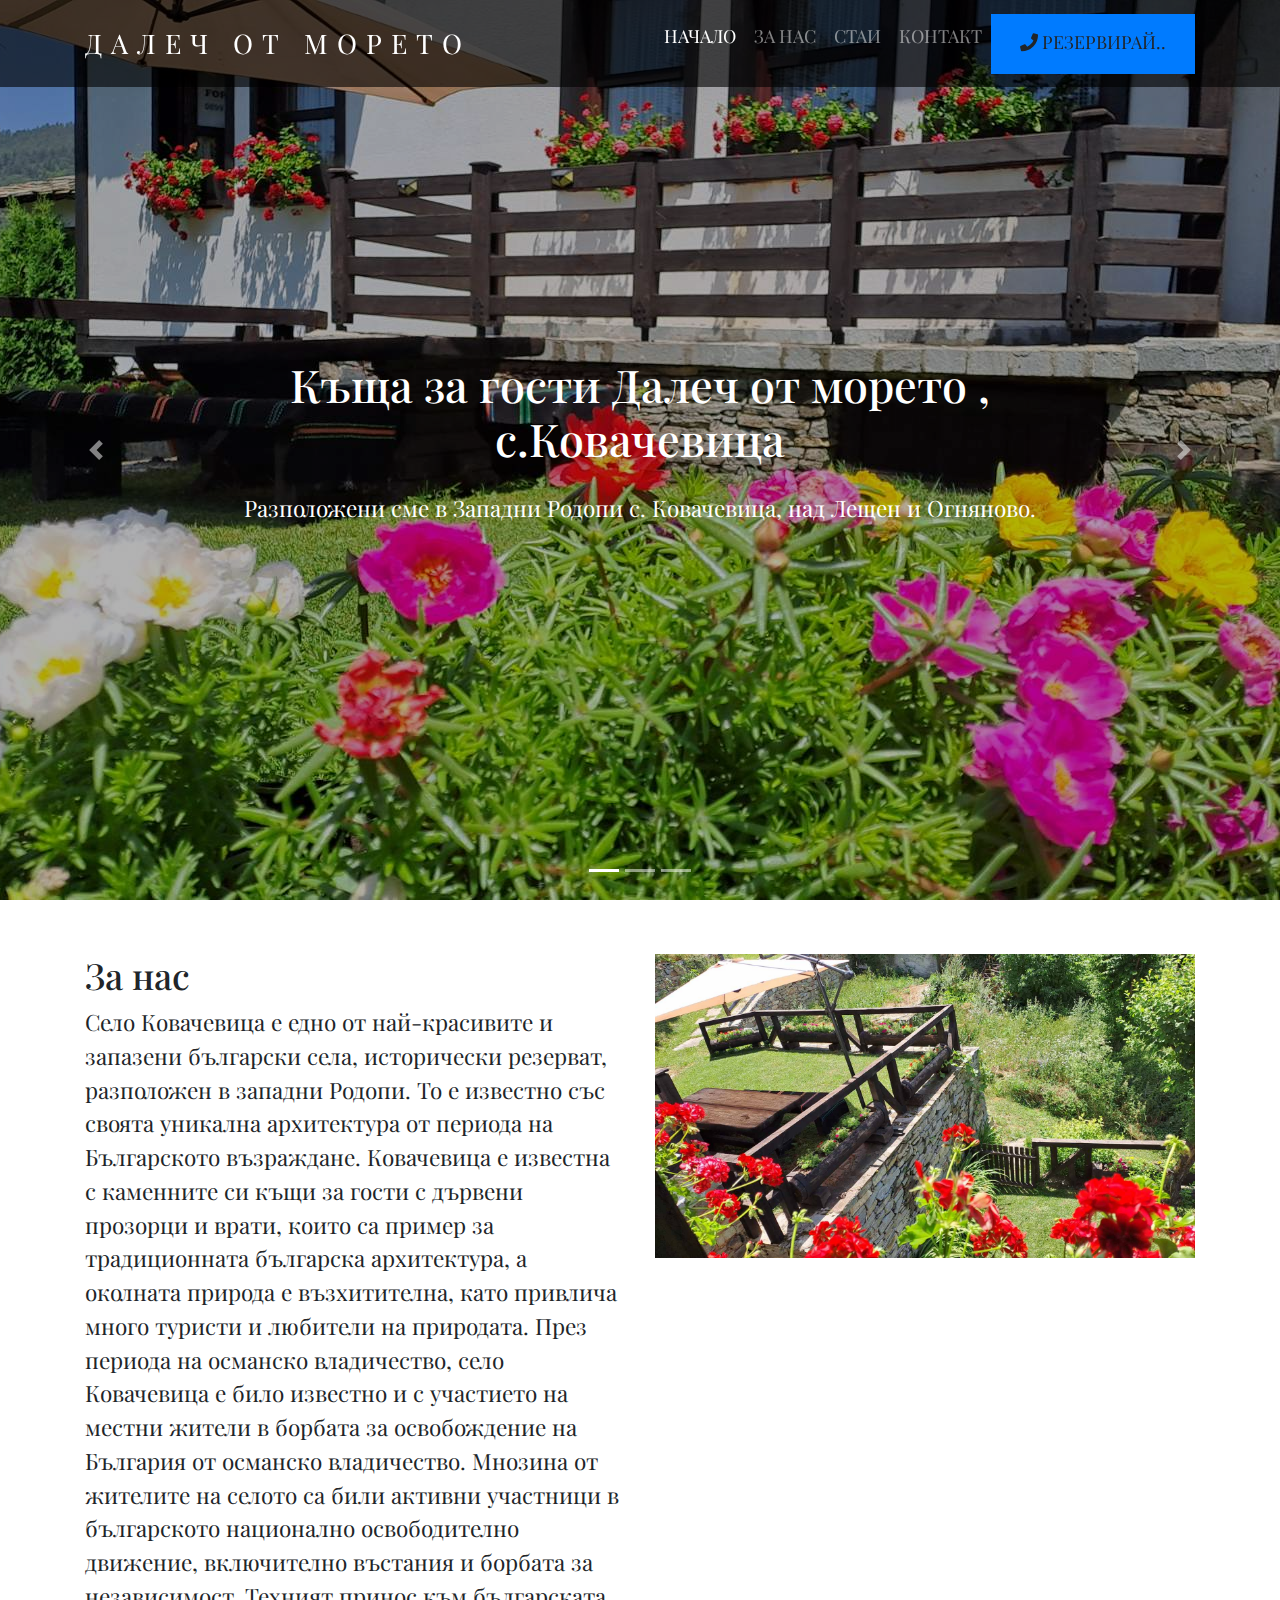
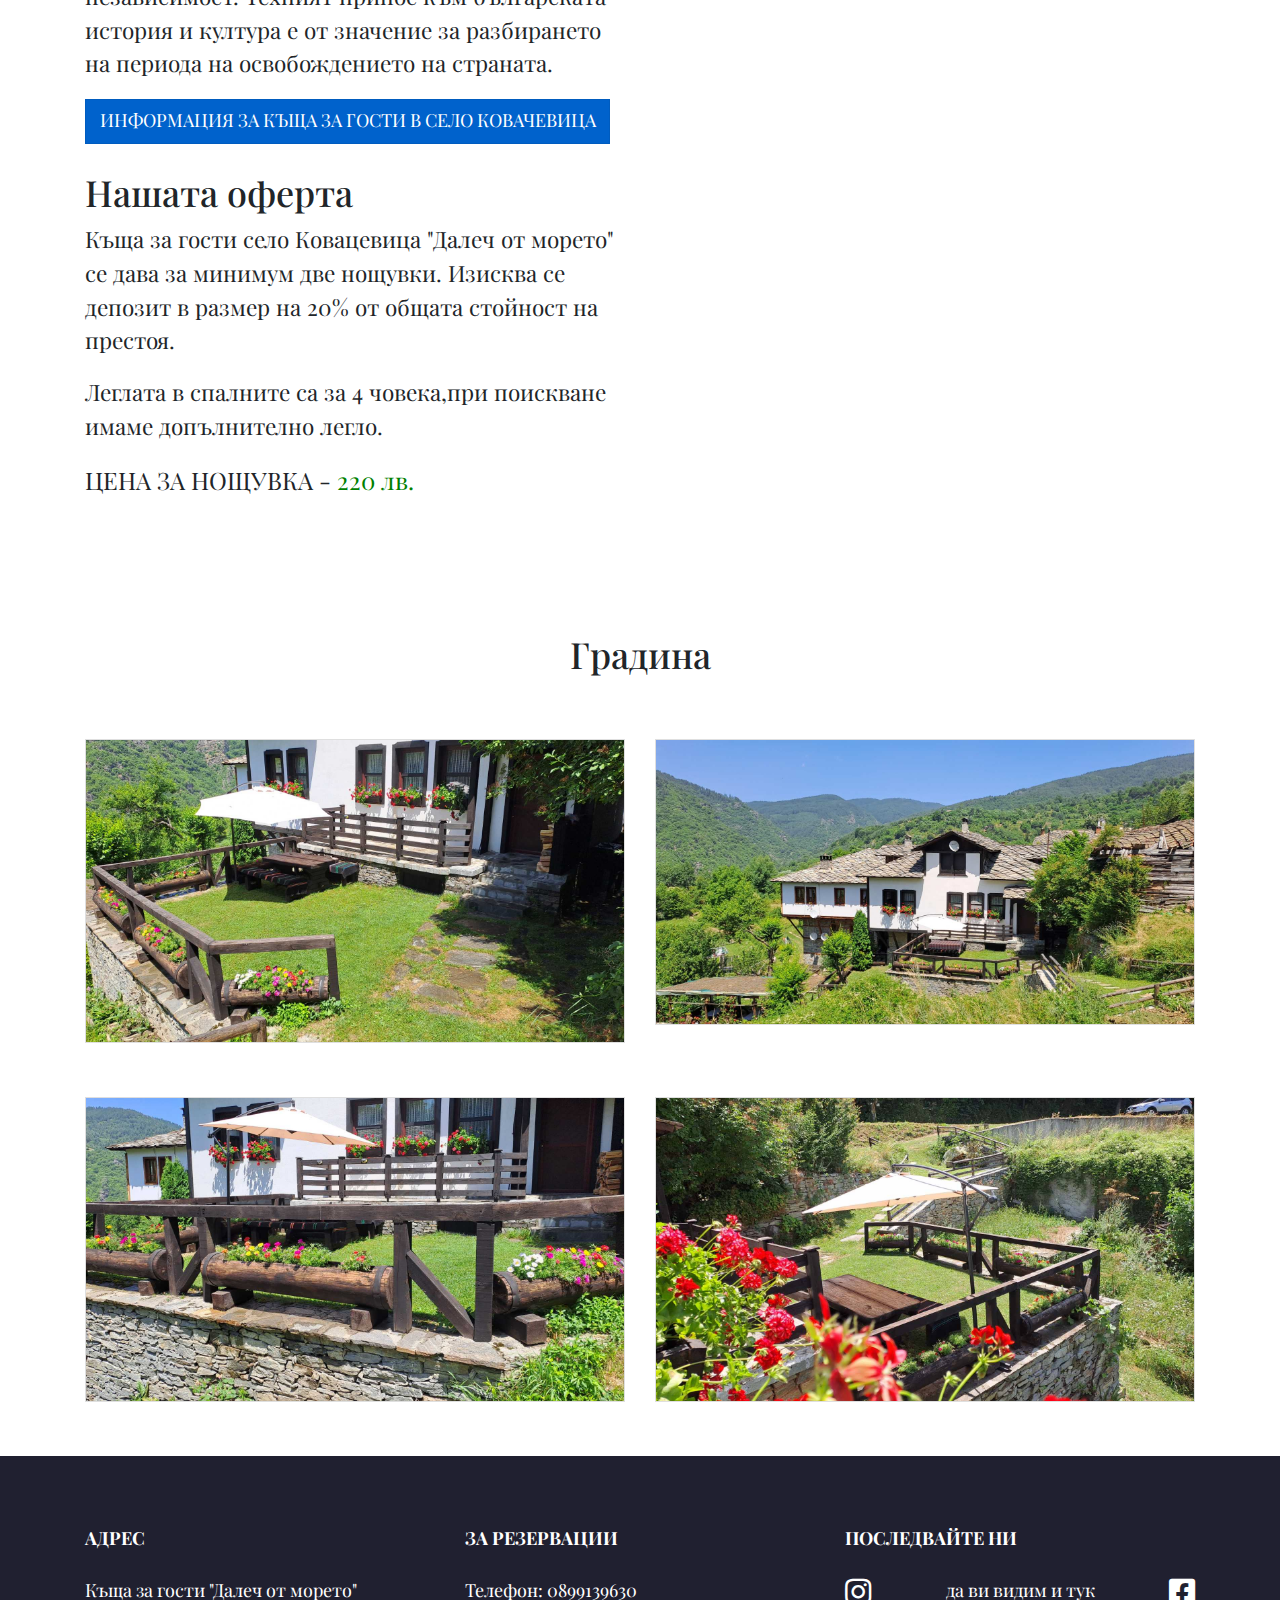
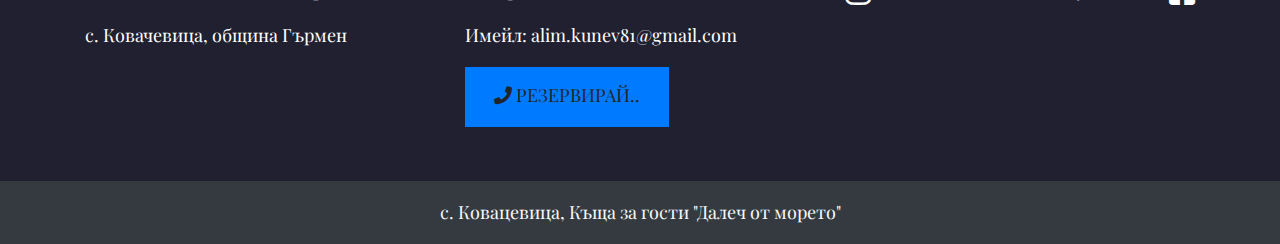
==== index.html @ 04b866e8 "Update index.html" ====
<!DOCTYPE html>
<html lang="en">

<head>
  <title>Къща за гости в село Ковачевица | Далеч от морето</title>
  <meta name="description" content="Къща за гости в село Ковачевица, разположена в западни Родопи над Огняново и Лещен">
  <meta charset="UTF-8">
  <meta name="viewport" content="width=device-width, initial-scale=1.0">
  <meta http-equiv="X-UA-Compatible" content="ie=edge">
  <!-- Google tag (gtag.js) -->
<script async src="https://www.googletagmanager.com/gtag/js?id=G-6ECJSDRP2V"></script>
<script>
  window.dataLayer = window.dataLayer || [];
  function gtag(){dataLayer.push(arguments);}
  gtag('js', new Date());

  gtag('config', 'G-6ECJSDRP2V');
</script>
  <link rel="canonical" href="https://kovachevica-dalechotmoreto.art/">
  <link rel="stylesheet" href="fonts/fontawesome/css/all.css">
  <link rel="stylesheet" href="css/style.min.css">
  <link rel="stylesheet" href="css/mediastyle.css">
  
</head>

<body>

  <!-- Navigation -->

  <nav class="navbar bg-dark navbar-dark navbar-expand-md fixed-top">
    <div class="container">
      <a class="navbar-brand" href="index.html">Далеч от морето</a>

      <button class="navbar-toggler" type="button" data-toggle="collapse" data-target="#myTogglerNav"
        aria-controls="myTogglerNav" aria-expanded="false" aria-label="Toggle navigation">
        <span class="navbar-toggler-icon"></span>
      </button>

      <div class="collapse navbar-collapse" id="myTogglerNav">
        <div class="navbar-nav ml-auto pt-1">
          <a class="nav-item nav-link active" href="index.html">Начало</a>
          <a class="nav-item nav-link" href="about.html">За нас</a>
          <a class="nav-item nav-link" href="rooms.html">Стаи</a>
          <a class="nav-item nav-link" href="contact.html">Контакт</a>
          <div class="mb-1">
            <!--
            <button type="button" class="btn btn-primary pb-2 text-uppercase" data-toggle="modal"
              data-target="#servicesmodal">Резервирай</button>
          -->
          <button type="button" class="btn btn-primary pb-2 text-uppercase">
            <a href="tel:0899139630" class="btn"><i class="fas fa-phone"></i> Резервирай..</i>
           </a></button>
          </div>
        </div> <!-- navbar-nav -->
      </div> <!-- collapse -->
    </div> <!-- container -->
  </nav> <!-- navbar -->

  <!-- End of Navigation -->

  <!-- Image Slider -->

  <div class="carousel slide carousel-fade carousel-fullscreen" id="featured" data-ride="carousel">

    <ul class="carousel-indicators">
      <li data-target="#featured" data-slide-to="0" class="active"></li>
      <li data-target="#featured" data-slide-to="1"></li>
      <li data-target="#featured" data-slide-to="2"></li>
    </ul>

    <div class="carousel-inner">

      <div class="carousel-item active slide-1">
        <div class="overlay"></div>
        <div class="carousel-caption">
          <h1>Къща за гости Далеч от морето , с.Ковачевица</h1>
          <p class="lead pt-3">Разположени сме в Западни Родопи с. Ковачевица, над Лещен и Огняново. </p>
        </div>
      </div>

      <div class="carousel-item slide-2">
        <div class="overlay"></div>
        <div class="carousel-caption">
          <h1>Предлагаме ви уникално пътуване във времето до епохата на Българското Възраждане</h1>
          <p class="lead pt-3">Нашата къща за гости в село Ковачевица е чудесен начин да се потопите в историческата атмосфера на това прекрасно място</p>
        </div>
      </div>

      <div class="carousel-item slide-3">
        <div class="overlay"></div>
        <div class="carousel-caption">
          <h1>Едно от най-живописните и исторически значими места в България - село Ковачевица.</h1>
          <p class="lead pt-3">Открийте блясъка на миналото в нашите къщи за гости в архитектурен резерват от стил 19-ти век</p>
        </div>
      </div>

    </div><!-- carousel-inner -->

    <a class="carousel-control-prev" href="#featured" role="button" data-slide="prev">
      <span class="carousel-control-prev-icon" aria-hidden="true">
        <span class="sr-only">Previus</span>
      </span>
    </a>

    <a class="carousel-control-next" href="#featured" role="button" data-slide="next">
      <span class="carousel-control-next-icon" aria-hidden="true">
        <span class="sr-only">Next</span>
      </span>
    </a>

  </div> <!-- carousel -->

  <!-- End of Image Slider -->

  <!-- About -->

  <div class="container">
    <div class="row py-5">

      <div class="col-md-6 d-block-sm pb-4">
        <h2>За нас</h2>
        <p class="lead">
          Село Ковачевица е едно от най-красивите и запазени български села, исторически резерват,
          разположен в западни Родопи. То е известно със своята уникална архитектура 
          от периода на Българското възраждане.
          Ковачевица е известна с каменните си къщи за гости с дървени прозорци и врати,
          които са пример за традиционната българска архитектура, а околната природа е възхитителна, като привлича много туристи и любители на природата.
          През периода на османско владичество, село Ковачевица е било известно и с участието на местни жители
          в борбата за освобождение на България от османско владичество.
          Мнозина от жителите на селото са били активни участници в българското национално освободително движение,
          включително въстания и борбата за независимост. Техният принос към 
          българската история и култура е от значение за разбирането на периода на освобождението на страната.
        </p>
        <div>
          <a href="about.html" class="btn btn-primary text-uppercase pb-2 active" role="button" aria-pressed="true">Информация
             за Къща за гости в село Ковачевица</a>
        </div>
        <br/>
        <h2>Нашата оферта</h2>
        <p class="lead"><b>Къща за гости село Ковацевица</b> "Далеч от морето" се дава за минимум две нощувки. Изисква се депозит в размер на 20% от общата стойност на престоя.</p>
    <p class="lead"> Леглата в спалните са за 4 човека,при поискване имаме  допълнително легло.</p>
        <div style="font-size: 24px;">
          ЦЕНА ЗА НОЩУВКА - <span style="color: green;"> 220 лв. </span>
      </div>
      </div>

      <div class="col-md-6 d-block-sm">
        <img class="w-100" src="images/hotel-lobby.jpg" alt="Къща за гости село Ковачевица">
      </div>

    </div> <!-- row -->
  </div> <!-- container -->

  <!-- End of About -->

  <!-- Rooms -->

  <div class="container">
    <div class="row">

      <h2 class="col-sm-12 text-center py-5">Градина</h2>

      <div class="col-sm-6">
        <section class="card mb-5">
          <img class="card-img-top img-fluid" title="Най-ниски цени за къща за гости село Ковачевица" src="images/header.jpg" alt="Къща за гости в село Ковачевица">
          <!--
          <div class="card-body">
            <h3 class="card-title py-2">Signature Room</h3>
            <h4 class="card-subtitle">Luxaries condition</h4>
            <p class="card-text">Lorem ipsum dolor sit, amet consectetur adipisicing elit. Reprehenderit facilis harum a
              consequatur aspernatur, nobis eaque aliquid vel veniam suscipit.</p>
            <div>
              <a href="rooms.html" class="btn btn-primary text-uppercase pb-2 active" role="button"
                aria-pressed="true">Read
                more</a>
            </div>
          </div> -->
        </section>
      </div>
      <div class="col-sm-6">
        <section class="card mb-5">
          <img class="card-img-top img-fluid" src="images/tropical-beach.jpg" alt="Къща за гости в село Ковачевица">
          <!--
          <div class="card-body">
            <h3 class="card-title py-2">Signature Room</h3>
            <h4 class="card-subtitle">Luxaries condition</h4>
            <p class="card-text">Lorem ipsum dolor sit, amet consectetur adipisicing elit. Reprehenderit facilis harum a
              consequatur aspernatur, nobis eaque aliquid vel veniam suscipit.</p>
            <div>
              <a href="rooms.html" class="btn btn-primary text-uppercase pb-2 active" role="button"
                aria-pressed="true">Read
                more</a>
            </div>
          </div> -->
        </section>
      </div>
      <div class="col-sm-6">
        <section class="card mb-5">
          <img class="card-img-top img-fluid" src="images/hotel-room.jpg" alt="Къща за гости в село Ковачевица">
          <!--
          <div class="card-body">
            <h3 class="card-title py-2">Signature Room</h3>
            <h4 class="card-subtitle">Luxaries condition</h4>
            <p class="card-text">Lorem ipsum dolor sit, amet consectetur adipisicing elit. Reprehenderit facilis harum a
              consequatur aspernatur, nobis eaque aliquid vel veniam suscipit.</p>
            <div>
              <a href="rooms.html" class="btn btn-primary text-uppercase pb-2 active" role="button"
                aria-pressed="true">Read
                more</a>
            </div>
          </div> -->
        </section>
      </div>

      <div class="col-sm-6">
        <section class="card mb-5">
          <img class="card-img-top img-fluid" src="images/dinning-room.jpg" alt="Къща за гости в село Ковачевица">
          <!--
          <div class="card-body">
            <h3 class="card-title py-2">Deluxe Room</h3>
            <h4 class="card-subtitle">Luxaries Condition</h4>
            <p class="card-text">Ratione provident necessitatibus officia ex quos totam alias facere quibusdam
              dignissimos! Dolores accusamus, saepe voluptas quidem augue aliquam.</p>
            <div>
              <a href="rooms.html" class="btn btn-primary text-uppercase pb-2 active" role="button"
                aria-pressed="true">Read
                more</a>
            </div>
          </div> -->
        </section>
      </div>


    </div> 
     <!-- row -->
  </div> <!-- container -->

  <!-- End of Rooms -->

  <!-- Blog -->
  <!--
  <div class="container">
    <div class="row">

      <h2 class="col-sm-12 text-center py-5">Blog</h2>

      <div class="col-md-4">
        <section class="mb-5">
          <img class="img-fluid" src="images/hotel-indoors.jpg" alt="Hotel indoors">
          <h3 class="blog-title py-2">Our Strategy for Tomorrow</h3>
          <p class="py-2">Vivamus eget feugiat mauris suspendisse lacus dolor, feugiat quis consectetur ut, finibus at
            lorem
            phasellus.</p>
          <div>
            <a href="blog-article.html" class="btn btn-primary text-uppercase pb-2 active" role="button"
              aria-pressed="true">Read
              more</a>
          </div>
        </section>
      </div>

      <div class="col-md-4">
        <section class="mb-5">
          <img class="img-fluid" src="images/hotel-restaurant.jpg" alt="Hotel restaurant">
          <h3 class="blog-title py-2">Fresh and Delicious Food</h3>
          <p class="py-2">Aliquam bibendum augue aliquam, bibendum orci at, accumsan dui sed lorem neque, hendrerit eget
            iaculis.
          </p>
          <div>
            <a href="blog-article.html" class="btn btn-primary text-uppercase pb-2 active" role="button"
              aria-pressed="true">Read
              more</a>
          </div>
        </section>
      </div>

      <div class="col-md-4">
        <section class="mb-5">
          <img class="img-fluid" src="images/hotel-bar.jpg" alt="Hotel bar">
          <h3 class="blog-title py-2">Hotel Restaurant and Bar</h3>
          <p class="py-2">Donec in odio libero proin vulputate urna ut libero auctor ornare. Orci varius natoque
            penatibus.</p>
          <div>
            <a href="blog-article.html" class="btn btn-primary text-uppercase pb-2 active" role="button"
              aria-pressed="true">Read
              more</a>
          </div>
        </section>
      </div>

    </div> -->
    <!-- row -->
  </div> <!-- container -->

  <!-- End of Blog -->

  <!-- Book Now Modal -->

 <!-- Book Now Modal -->
<!--
 <div class="modal fade" id="servicesmodal">
  <div class="modal-dialog">
    <div class="modal-content">
      <div class="modal-body">

        <button type="button" class="close" data-dismiss="modal" aria-label="Close">
          <span aria-hidden="true">&times;</span>
        </button>
        <div class="d-flex justify-content-center align-items-center">
          <iframe src="https://calendar.google.com/calendar/embed?height=600&wkst=1&ctz=Europe%2FSofia&bgcolor=%23ffffff&showTitle=0&showTabs=0&showPrint=0&showCalendars=0&showTz=0&src=YWxpbWt1bmV2MTIzQGdtYWlsLmNvbQ&color=%23039BE5" style="border:solid 1px #777" width="300" height="220"></iframe>
        </div>
        <h2 class="modal-title text-center pb-4">Резервирай</h2>

        <form action="https://docs.google.com/forms/d/e/1FAIpQLScRTCaQ5pqyVxrTCeJvc7LOainDkeC3v5ZpZcbuLGiM-yMbNQ/formResponse" method="POST">

          <fieldset class="form-group">
            <div class="form-group form-row">
              <div class="form-group col">
                <label class="col-form-label" for="entry.1746337358">Име</label>
                <input class="form-control" type="text" name="entry.1746337358" id="fullName" >
              </div>

              <div class="form-group col">
                <label class="col-form-label" for="entry.606100802">Телефон</label>
                <input class="form-control" name="entry.606100802" type="text" id="phone">
              </div>
            </div>

            <div class="form-group form-row">
              <div class="form-group col">
                <label class="col-form-label"  for="entry.1726069401">Пристигане</label>
                <input class="form-control" name="entry.1726069401" type="date" id="check-in" >
              </div>

              <div class="form-group col">
                <label class="col-form-label" for="entry.1999718021">Тръгване</label>
                <input class="form-control" name="entry.1999718021" type="date" id="check-out">
              </div>
            </div>

            <div class="form-group form-row">
              <div class="form-group col">
                <label class="col-form-label" for="entry.383894266">Възрастни</label>
                <select class="form-control" name="entry.383894266">
                  <option>1</option>
                  <option>2</option>
                  <option>3</option>
                  <option>4</option>
                  <option>5</option>
                </select>
              </div>

              <div class="form-group col">
                <label class="col-form-label" for="entry.555792694">Деца</label>
                <select class="form-control" name="entry.555792694">
                  <option>0</option>
                  <option>1</option>
                  <option>2</option>
                  <option>3</option>
                  <option>4</option>
                </select>
              </div>
            </div>

           

            <div class="form-group row pt-5">
              <div class="col-auto">
                <button class="btn btn-primary" type="submit">Изпрати</button>
              </div>
            </div>

          </fieldset> 

        </form>

      </div>
    </div> 
  </div> 
</div> 
-->
<!-- End of Book Now Modal -->

  <!-- End of Book Now Modal -->

  <!-- Footer -->

  <footer class="page-footer font-small text-center text-md-left">

    <!-- Footer Links -->
    <div class="container py-5">

      <!-- Grid row -->
      <div class="row">

        <!-- Grid column -->
        <div class="col-md-4 mx-auto">

          <!-- Links -->
          <h3 class="font-weight-bold text-uppercase mt-3 mb-4">Адрес</h3>

          <div>
            <p>Къща за гости "Далеч от морето"</p>
            <p>с. Ковачевица, община Гърмен</p>
           
          </div>

        </div> <!-- col-md-4 mx-auto -->

        <!-- Grid column -->
        <hr class="clearfix w-100 d-md-none">

        <!-- Grid column -->
        <div class="col-md-4 mx-auto">

          <!-- Links -->
          <h3 class="font-weight-bold text-uppercase mt-3 mb-4">За резервации</h3>

          <div>
            <p>Телефон: 0899139630</p>
            <p>Имейл: alim.kunev81@gmail.com</p>
            <div>
              <!--
              <button type="button" class="btn btn-primary pb-2 text-uppercase" data-toggle="modal"
                data-target="#servicesmodal">Резервирай
                </button>
              -->
              <button type="button" class="btn btn-primary pb-2 text-uppercase">
                <a href="tel:0899139630" class="btn"><i class="fas fa-phone"></i> Резервирай..</i>
               </a></button>
            </div>
          </div>

        </div> <!-- col-md-4 mx-auto -->

        <!-- Grid column -->
        <hr class="clearfix w-100 d-md-none">

        <!-- Grid column -->
        <div class="col-md-4 mx-auto">

          <!-- Links -->
          <h3 class="font-weight-bold text-uppercase mt-3 mb-4">Последвайте ни</h3>

          <div class="icons d-flex justify-content-between mx-5 mx-md-0">
            <a href="http://www.instagram.com"><i class="fab fa-instagram"></i></a>
            <span> да ви видим и тук </span>
            <a href="https://www.facebook.com/profile.php?id=100067562952266"><i class="fab fa-facebook-square"></i></a>
            
          </div>

        

        </div> <!-- col-md-4 mx-auto -->

      </div> <!-- row -->

    </div> <!-- container -->

    <!-- Footer Links -->

    <!-- Copyright -->

    <div class="footer-copyright text-center bg-dark text-light py-3">с. Ковацевица,
      <a class="text-light" href="https://mdbootstrap.com/education/bootstrap/"> Къща за гости "Далеч от морето"</a>
    </div>

    <!-- Copyright -->

  </footer>

  <!-- End of Footer -->

  <script src="js/dateValid.js"></script>
  <script src="js/jquery.js"></script>
  <script src="js/popper.js"></script>
  <script src="js/bootstrap.js"></script>
  <script src="js/main.min.js"></script>

</body>

</html>
---- css/mediastyle.css ----
@media screen and (max-width: 768px) {

    .carousel-item img {
      width: 100%;
      height: auto;
    }
  }
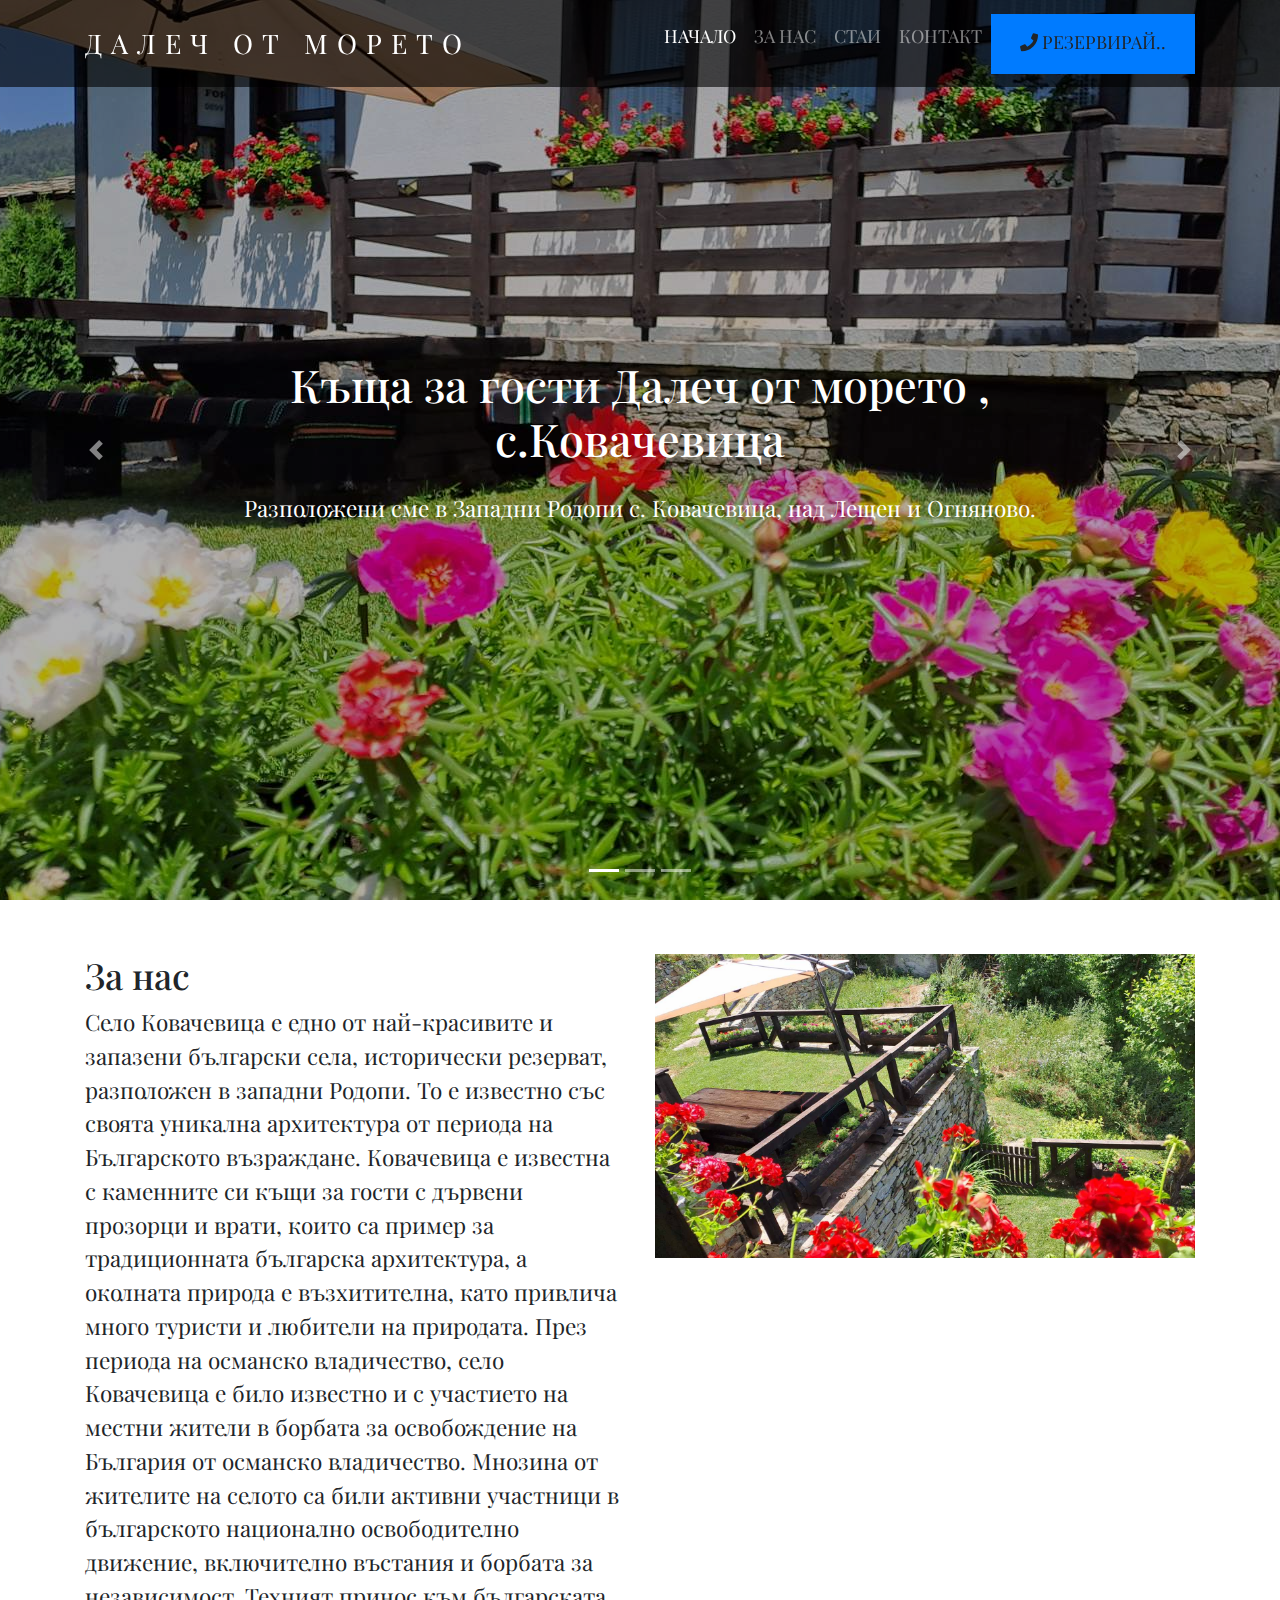
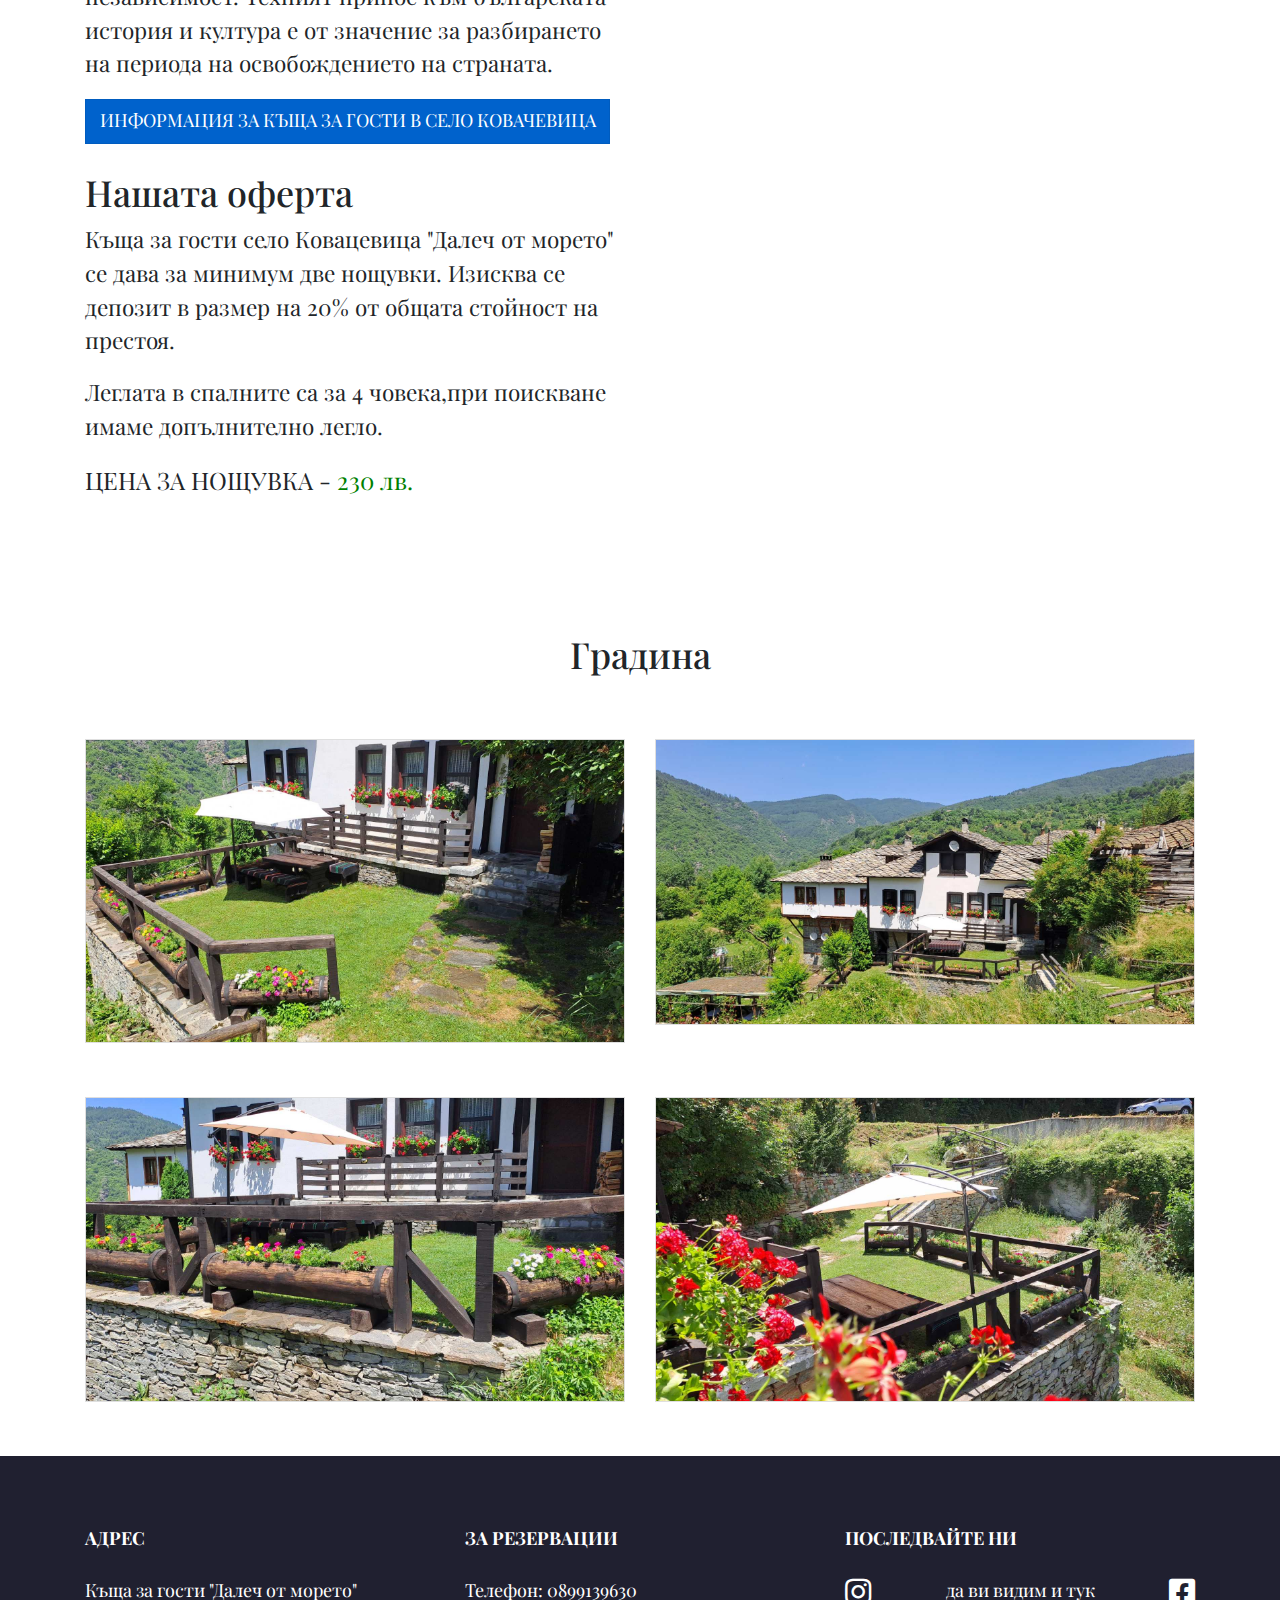
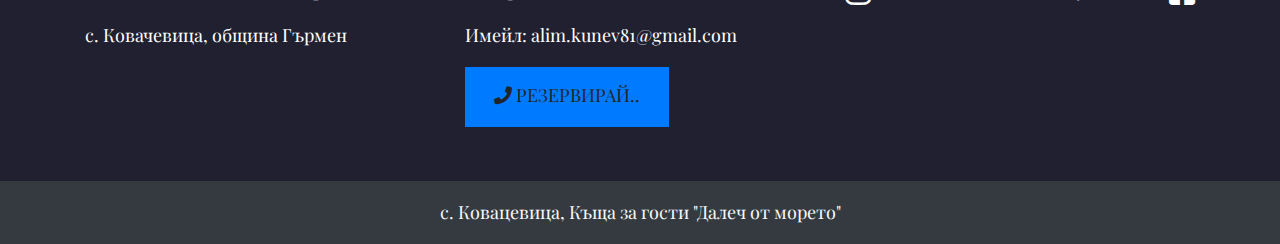
==== commit ac2e0d1d: "change prices and SEO impoving" ====
--- a/index.html
+++ b/index.html
@@ -1,9 +1,45 @@
 <!DOCTYPE html>
-<html lang="en">
+<html lang="bg">
 
 <head>
-  <title>Къща за гости в село Ковачевица | Далеч от морето</title>
-  <meta name="description" content="Къща за гости в село Ковачевица, разположена в западни Родопи над Огняново и Лещен">
+  <title>Къща за гости „Далеч от морето" | Настаняване в Родопите, с. Ковачевица</title>
+  <meta name="description" content="Автентична къща за гости „Далеч от морето" в село Ковачевица, Западни Родопи. Насладете се на спокойствие, природа и уютно настаняване близо до Огняново и Лещен. ✓ Паркинг ✓ WiFi ✓ Градина">
+  
+  <!-- Favicons -->
+  <link rel="icon" type="image/png" href="images/kovachevica.png">
+  <link rel="apple-touch-icon" href="images/kovachevica.png">
+  
+  <!-- Additional Meta Tags -->
+  <meta name="format-detection" content="telephone=yes">
+  <meta name="theme-color" content="#343a40">
+  <meta name="google" content="notranslate">
+  <meta name="mobile-web-app-capable" content="yes">
+  <meta name="apple-mobile-web-app-capable" content="yes">
+  <meta name="apple-mobile-web-app-status-bar-style" content="black">
+  <meta name="apple-mobile-web-app-title" content="Далеч от морето">
+  
+  <meta property="og:site_name" content="Къща за гости Далеч от морето">
+  <meta property="og:image:width" content="1200">
+  <meta property="og:image:height" content="630">
+  
+  <meta name="keywords" content="къща за гости Ковачевица, нощувки Ковачевица, настаняване Родопи, къща за гости Далеч от морето, почивка Западни Родопи, хотел Ковачевица">
+  <meta name="robots" content="index, follow">
+  <meta name="author" content="Къща за гости Далеч от морето">
+  <meta name="geo.region" content="BG-01">
+  <meta name="geo.placename" content="Kovachevitsa">
+  
+  <meta property="og:title" content="Къща за гости „Далеч от морето" | Автентично настаняване в Ковачевица">
+  <meta property="og:description" content="Насладете се на спокойствие и уют в автентична къща за гости в Западни Родопи, с. Ковачевица. Перфектно място за почивка далеч от шума на града.">
+  <meta property="og:image" content="https://kovachevica-dalechotmoreto.art/images/kovachevica.png">
+  <meta property="og:url" content="https://kovachevica-dalechotmoreto.art/">
+  <meta property="og:type" content="website">
+  <meta property="og:locale" content="bg_BG">
+  
+  <meta name="twitter:card" content="summary_large_image">
+  <meta name="twitter:title" content="Къща за гости „Далеч от морето" - Ковачевица">
+  <meta name="twitter:description" content="Автентична къща за гости в село Ковачевица, идеална за спокойна почивка в Родопите.">
+
+  
   <meta charset="UTF-8">
   <meta name="viewport" content="width=device-width, initial-scale=1.0">
   <meta http-equiv="X-UA-Compatible" content="ie=edge">
@@ -20,6 +56,60 @@
   <link rel="stylesheet" href="fonts/fontawesome/css/all.css">
   <link rel="stylesheet" href="css/style.min.css">
   <link rel="stylesheet" href="css/mediastyle.css">
+
+    <script type="application/ld+json">
+{
+  "@context": "https://schema.org",
+  "@type": "LodgingBusiness",
+  "name": "Къща за гости „Далеч от морето"",
+  "description": "Автентична къща за гости в село Ковачевица, предлагаща спокойствие и уют в Родопите. Разположена в архитектурен резерват с възрожденска архитектура.",
+  "address": {
+    "@type": "PostalAddress",
+    "streetAddress": "Улица 1",
+    "addressLocality": "Ковачевица",
+    "addressRegion": "Гърмен",
+    "postalCode": "2969",
+    "addressCountry": "BG"
+  },
+  "url": "https://kovachevica-dalechotmoreto.art/",
+  "telephone": "+359899139630",
+  "contactPoint": {
+    "@type": "ContactPoint",
+    "contactType": "reservations",
+    "telephone": "+359899139630",
+    "email": "alim.kunev81@gmail.com",
+    "availableLanguage": ["Bulgarian", "English"]
+  },
+  "image": [
+    "https://kovachevica-dalechotmoreto.art/images/kovachevica.png",
+    "https://kovachevica-dalechotmoreto.art/images/hotel-lobby.jpg"
+  ],
+  "priceRange": "230 лв",
+  "checkinTime": "14:00",
+  "checkoutTime": "12:00",
+  "amenityFeature": [
+    {
+      "@type": "LocationFeatureSpecification",
+      "name": "WiFi",
+      "value": true
+    },
+    {
+      "@type": "LocationFeatureSpecification",
+      "name": "Паркинг",
+      "value": true
+    },
+    {
+      "@type": "LocationFeatureSpecification",
+      "name": "Градина",
+      "value": true
+    }
+  ],
+  "starRating": {
+    "@type": "Rating",
+    "ratingValue": "4.8"
+  }
+}
+</script>
   
 </head>
 
@@ -140,7 +230,7 @@
         <p class="lead"><b>Къща за гости село Ковацевица</b> "Далеч от морето" се дава за минимум две нощувки. Изисква се депозит в размер на 20% от общата стойност на престоя.</p>
     <p class="lead"> Леглата в спалните са за 4 човека,при поискване имаме  допълнително легло.</p>
         <div style="font-size: 24px;">
-          ЦЕНА ЗА НОЩУВКА - <span style="color: green;"> 220 лв. </span>
+          ЦЕНА ЗА НОЩУВКА - <span style="color: green;"> 230 лв. </span>
       </div>
       </div>
 
